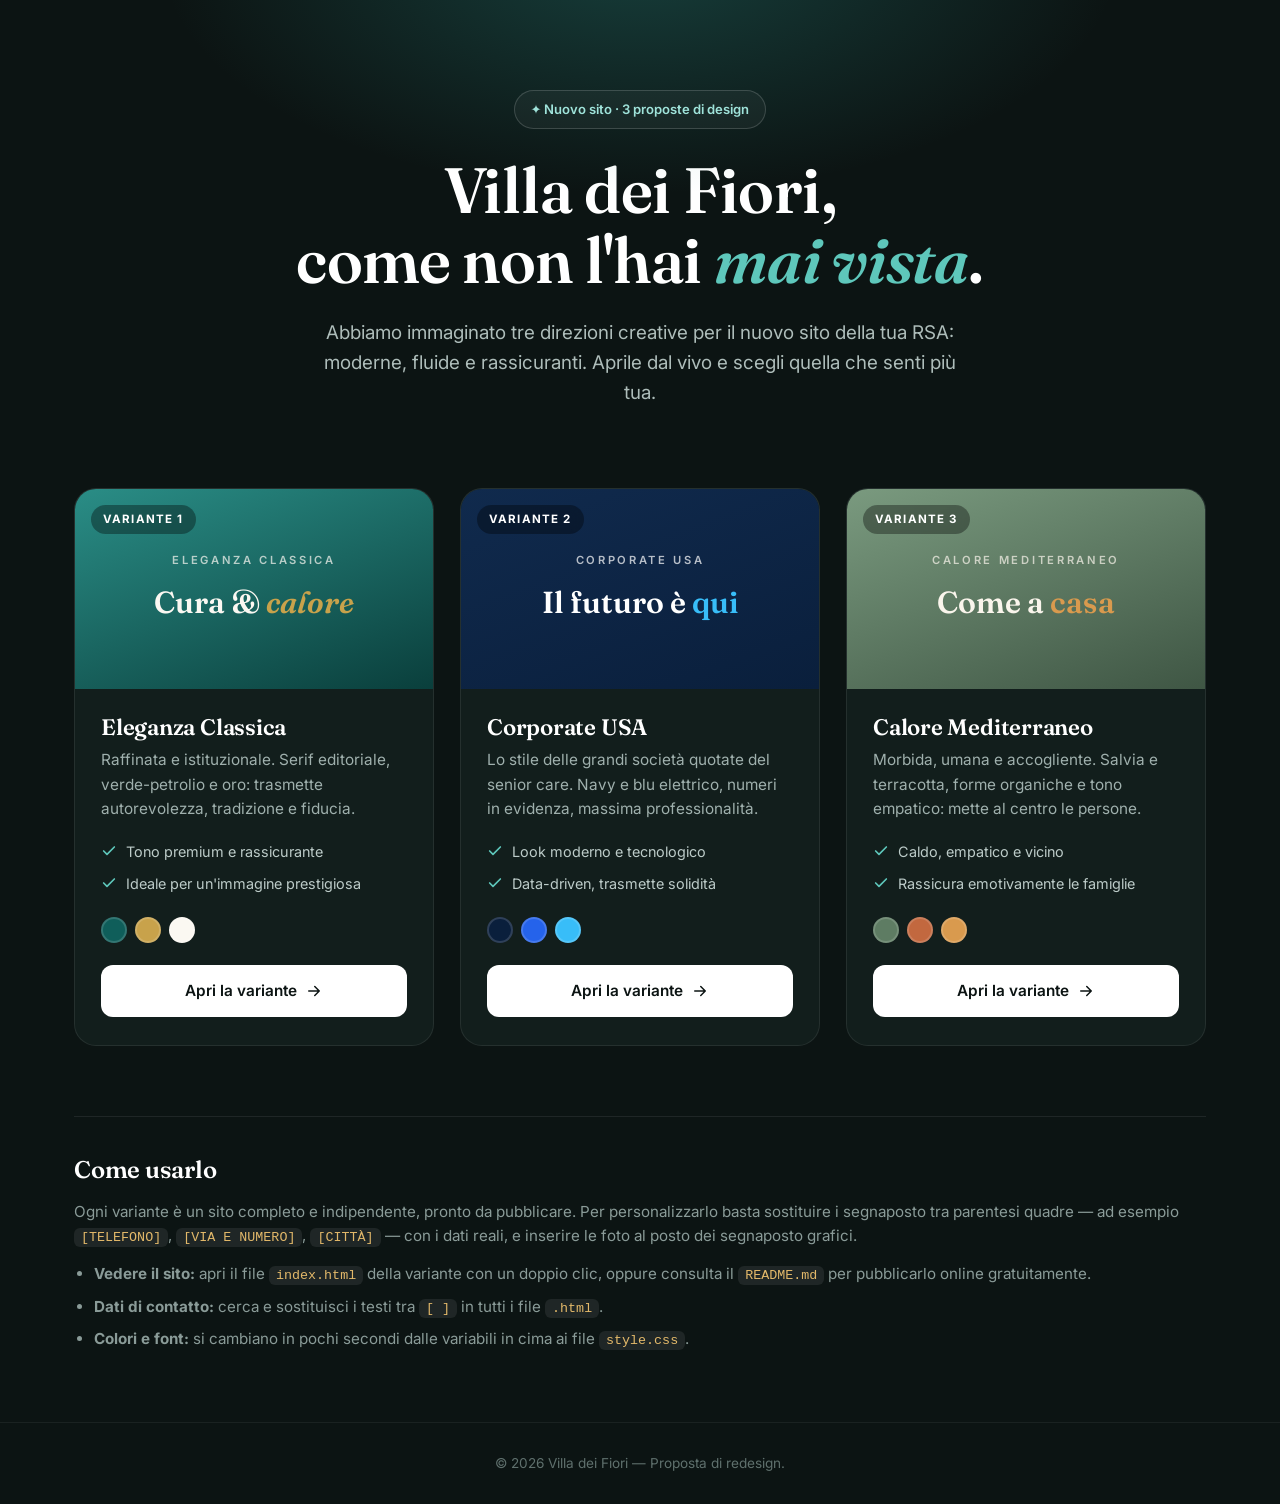
==== villa-dei-fiori-website/index.html @ cc8260bf "Add Villa dei Fiori website redesign with 3 design variants Complete from-scratch redesign of the Vi" ====
<!DOCTYPE html>
<html lang="it">
<head>
  <meta charset="UTF-8" />
  <meta name="viewport" content="width=device-width, initial-scale=1.0" />
  <title>Villa dei Fiori — Scegli il tuo nuovo sito</title>
  <meta name="description" content="Tre proposte di design per il nuovo sito di Villa dei Fiori. Confronta le varianti e scegli quella che preferisci." />
  <link rel="preconnect" href="https://fonts.googleapis.com" />
  <link rel="preconnect" href="https://fonts.gstatic.com" crossorigin />
  <link href="https://fonts.googleapis.com/css2?family=Fraunces:ital,opsz,wght@0,9..144,400..600;1,9..144,400..500&family=Inter:wght@400;500;600;700&display=swap" rel="stylesheet" />
  <style>
    :root{--ink:#16302e;--soft:#475157;--line:#e5e7eb;--bg:#0c1413}
    *{margin:0;box-sizing:border-box}
    body{font-family:"Inter",system-ui,sans-serif;color:#e8efed;background:#0c1413;line-height:1.6;-webkit-font-smoothing:antialiased}
    a{color:inherit;text-decoration:none}
    .wrap{max-width:1180px;margin:0 auto;padding:0 24px}
    h1,h2,h3{font-family:"Fraunces",Georgia,serif;font-weight:600;letter-spacing:-.01em;color:#fff;line-height:1.1}
    /* Hero header */
    .top{padding:90px 0 50px;text-align:center;position:relative;overflow:hidden}
    .top::before{content:"";position:absolute;inset:0;background:radial-gradient(800px 400px at 50% -10%,rgba(42,141,134,.35),transparent 60%);pointer-events:none}
    .badge{display:inline-flex;align-items:center;gap:8px;padding:8px 16px;border:1px solid rgba(255,255,255,.16);border-radius:999px;font-size:.82rem;font-weight:600;color:#9fe3da;background:rgba(255,255,255,.04);margin-bottom:26px;position:relative}
    .top h1{font-size:clamp(2.4rem,5.5vw,4rem)}
    .top h1 em{font-style:italic;color:#5ec7bb}
    .top p{max-width:640px;margin:22px auto 0;color:#aebdba;font-size:1.18rem;position:relative}
    /* Grid of variants */
    .variants{display:grid;grid-template-columns:repeat(3,1fr);gap:26px;padding:30px 0 70px}
    .vcard{background:#121e1c;border:1px solid rgba(255,255,255,.08);border-radius:22px;overflow:hidden;display:flex;flex-direction:column;transition:transform .3s cubic-bezier(.22,.61,.36,1),box-shadow .3s,border-color .3s}
    .vcard:hover{transform:translateY(-8px);box-shadow:0 40px 80px -30px rgba(0,0,0,.7);border-color:rgba(255,255,255,.2)}
    .vpreview{height:200px;position:relative;overflow:hidden;display:flex;align-items:center;justify-content:center}
    .vpreview .tag{position:absolute;top:16px;left:16px;font-size:.72rem;font-weight:700;letter-spacing:.1em;text-transform:uppercase;padding:5px 12px;border-radius:999px;background:rgba(0,0,0,.35);color:#fff;backdrop-filter:blur(6px)}
    .vmock{font-family:"Fraunces",serif;font-size:1.9rem;font-weight:600;text-align:center;padding:0 20px}
    .vmock small{display:block;font-family:"Inter",sans-serif;font-size:.7rem;font-weight:600;letter-spacing:.24em;text-transform:uppercase;margin-bottom:8px;opacity:.7}
    /* preview themes */
    .p1{background:linear-gradient(160deg,#2a8d86,#0a3f3c)}.p1 .vmock{color:#fbf8f2}.p1 .vmock em{color:#c8a24b;font-style:italic}
    .p2{background:linear-gradient(160deg,#102a4d,#0a1f3c)}.p2 .vmock{color:#fff}.p2 .vmock em{color:#38bdf8;font-style:normal}
    .p3{background:linear-gradient(160deg,#7a9a7f,#3f5644)}.p3 .vmock{color:#faf5ec}.p3 .vmock em{color:#d99a4e;font-style:normal}
    .vbody{padding:26px 26px 28px;display:flex;flex-direction:column;flex:1}
    .vbody h3{color:#fff;font-size:1.4rem;margin-bottom:8px}
    .vbody p{color:#9fb0ad;font-size:.96rem;margin-bottom:18px;flex:1}
    .swatches{display:flex;gap:8px;margin-bottom:22px}
    .swatches span{width:26px;height:26px;border-radius:50%;border:2px solid rgba(255,255,255,.15)}
    .vbtn{display:inline-flex;align-items:center;justify-content:center;gap:8px;padding:14px 22px;border-radius:12px;font-weight:600;font-size:.96rem;background:#fff;color:#0c1413;transition:transform .2s,background .2s}
    .vbtn:hover{transform:translateY(-2px);background:#5ec7bb;color:#06231f}
    .vbtn svg{width:18px;height:18px}
    /* features list */
    .vfeat{list-style:none;padding:0;margin:0 0 22px;display:grid;gap:9px}
    .vfeat li{display:flex;gap:9px;align-items:flex-start;font-size:.9rem;color:#bccbc8}
    .vfeat svg{width:16px;height:16px;color:#5ec7bb;flex:none;margin-top:3px}
    /* note */
    .note{border-top:1px solid rgba(255,255,255,.08);padding:40px 0 70px;color:#8a9b98;font-size:.95rem}
    .note h2{font-size:1.5rem;margin-bottom:16px}
    .note code{background:rgba(255,255,255,.08);padding:2px 7px;border-radius:6px;color:#e3b96a;font-size:.88em}
    .note ul{margin:14px 0 0;padding-left:20px;display:grid;gap:8px}
    .foot{text-align:center;padding:30px 0;color:#5f706d;font-size:.85rem;border-top:1px solid rgba(255,255,255,.06)}
    @media(max-width:920px){.variants{grid-template-columns:1fr;max-width:460px;margin:0 auto}}
  </style>
  <link rel="icon" href="data:image/svg+xml,%3Csvg xmlns='http://www.w3.org/2000/svg' viewBox='0 0 100 100'%3E%3Ccircle cx='50' cy='50' r='48' fill='%230f5e5a'/%3E%3Cpath d='M50 28c8 6 12 14 12 22a12 12 0 11-24 0c0-8 4-16 12-22z' fill='%23c8a24b'/%3E%3C/svg%3E" />
</head>
<body>
  <header class="top">
    <div class="wrap">
      <span class="badge">✦ Nuovo sito · 3 proposte di design</span>
      <h1>Villa dei Fiori,<br/>come non l'hai <em>mai vista</em>.</h1>
      <p>Abbiamo immaginato tre direzioni creative per il nuovo sito della tua RSA: moderne, fluide e rassicuranti. Aprile dal vivo e scegli quella che senti più tua.</p>
    </div>
  </header>

  <main class="wrap">
    <section class="variants">
      <!-- VARIANTE 1 -->
      <article class="vcard">
        <div class="vpreview p1"><span class="tag">Variante 1</span><div class="vmock"><small>Eleganza Classica</small>Cura &amp; <em>calore</em></div></div>
        <div class="vbody">
          <h3>Eleganza Classica</h3>
          <p>Raffinata e istituzionale. Serif editoriale, verde-petrolio e oro: trasmette autorevolezza, tradizione e fiducia.</p>
          <ul class="vfeat">
            <li><svg viewBox="0 0 24 24" fill="none" stroke="currentColor" stroke-width="2.5" stroke-linecap="round" stroke-linejoin="round"><path d="M20 6 9 17l-5-5"/></svg> Tono premium e rassicurante</li>
            <li><svg viewBox="0 0 24 24" fill="none" stroke="currentColor" stroke-width="2.5" stroke-linecap="round" stroke-linejoin="round"><path d="M20 6 9 17l-5-5"/></svg> Ideale per un'immagine prestigiosa</li>
          </ul>
          <div class="swatches"><span style="background:#0f5e5a"></span><span style="background:#c8a24b"></span><span style="background:#fbf8f2"></span></div>
          <a class="vbtn" href="variante-1-eleganza/index.html">Apri la variante <svg viewBox="0 0 24 24" fill="none" stroke="currentColor" stroke-width="2" stroke-linecap="round" stroke-linejoin="round"><path d="M5 12h14M13 6l6 6-6 6"/></svg></a>
        </div>
      </article>

      <!-- VARIANTE 2 -->
      <article class="vcard">
        <div class="vpreview p2"><span class="tag">Variante 2</span><div class="vmock"><small>Corporate USA</small>Il futuro è <em>qui</em></div></div>
        <div class="vbody">
          <h3>Corporate USA</h3>
          <p>Lo stile delle grandi società quotate del senior care. Navy e blu elettrico, numeri in evidenza, massima professionalità.</p>
          <ul class="vfeat">
            <li><svg viewBox="0 0 24 24" fill="none" stroke="currentColor" stroke-width="2.5" stroke-linecap="round" stroke-linejoin="round"><path d="M20 6 9 17l-5-5"/></svg> Look moderno e tecnologico</li>
            <li><svg viewBox="0 0 24 24" fill="none" stroke="currentColor" stroke-width="2.5" stroke-linecap="round" stroke-linejoin="round"><path d="M20 6 9 17l-5-5"/></svg> Data-driven, trasmette solidità</li>
          </ul>
          <div class="swatches"><span style="background:#0a1f3c"></span><span style="background:#2563eb"></span><span style="background:#38bdf8"></span></div>
          <a class="vbtn" href="variante-2-corporate/index.html">Apri la variante <svg viewBox="0 0 24 24" fill="none" stroke="currentColor" stroke-width="2" stroke-linecap="round" stroke-linejoin="round"><path d="M5 12h14M13 6l6 6-6 6"/></svg></a>
        </div>
      </article>

      <!-- VARIANTE 3 -->
      <article class="vcard">
        <div class="vpreview p3"><span class="tag">Variante 3</span><div class="vmock"><small>Calore Mediterraneo</small>Come a <em>casa</em></div></div>
        <div class="vbody">
          <h3>Calore Mediterraneo</h3>
          <p>Morbida, umana e accogliente. Salvia e terracotta, forme organiche e tono empatico: mette al centro le persone.</p>
          <ul class="vfeat">
            <li><svg viewBox="0 0 24 24" fill="none" stroke="currentColor" stroke-width="2.5" stroke-linecap="round" stroke-linejoin="round"><path d="M20 6 9 17l-5-5"/></svg> Caldo, empatico e vicino</li>
            <li><svg viewBox="0 0 24 24" fill="none" stroke="currentColor" stroke-width="2.5" stroke-linecap="round" stroke-linejoin="round"><path d="M20 6 9 17l-5-5"/></svg> Rassicura emotivamente le famiglie</li>
          </ul>
          <div class="swatches"><span style="background:#5e7c63"></span><span style="background:#c2683f"></span><span style="background:#d99a4e"></span></div>
          <a class="vbtn" href="variante-3-calore/index.html">Apri la variante <svg viewBox="0 0 24 24" fill="none" stroke="currentColor" stroke-width="2" stroke-linecap="round" stroke-linejoin="round"><path d="M5 12h14M13 6l6 6-6 6"/></svg></a>
        </div>
      </article>
    </section>

    <section class="note">
      <h2>Come usarlo</h2>
      <p>Ogni variante è un sito completo e indipendente, pronto da pubblicare. Per personalizzarlo basta sostituire i segnaposto tra parentesi quadre — ad esempio <code>[TELEFONO]</code>, <code>[VIA E NUMERO]</code>, <code>[CITTÀ]</code> — con i dati reali, e inserire le foto al posto dei segnaposto grafici.</p>
      <ul>
        <li><b>Vedere il sito:</b> apri il file <code>index.html</code> della variante con un doppio clic, oppure consulta il <code>README.md</code> per pubblicarlo online gratuitamente.</li>
        <li><b>Dati di contatto:</b> cerca e sostituisci i testi tra <code>[ ]</code> in tutti i file <code>.html</code>.</li>
        <li><b>Colori e font:</b> si cambiano in pochi secondi dalle variabili in cima ai file <code>style.css</code>.</li>
      </ul>
    </section>
  </main>

  <footer class="foot">© <span id="y"></span> Villa dei Fiori — Proposta di redesign. <script>document.getElementById('y').textContent=new Date().getFullYear()</script></footer>
</body>
</html>
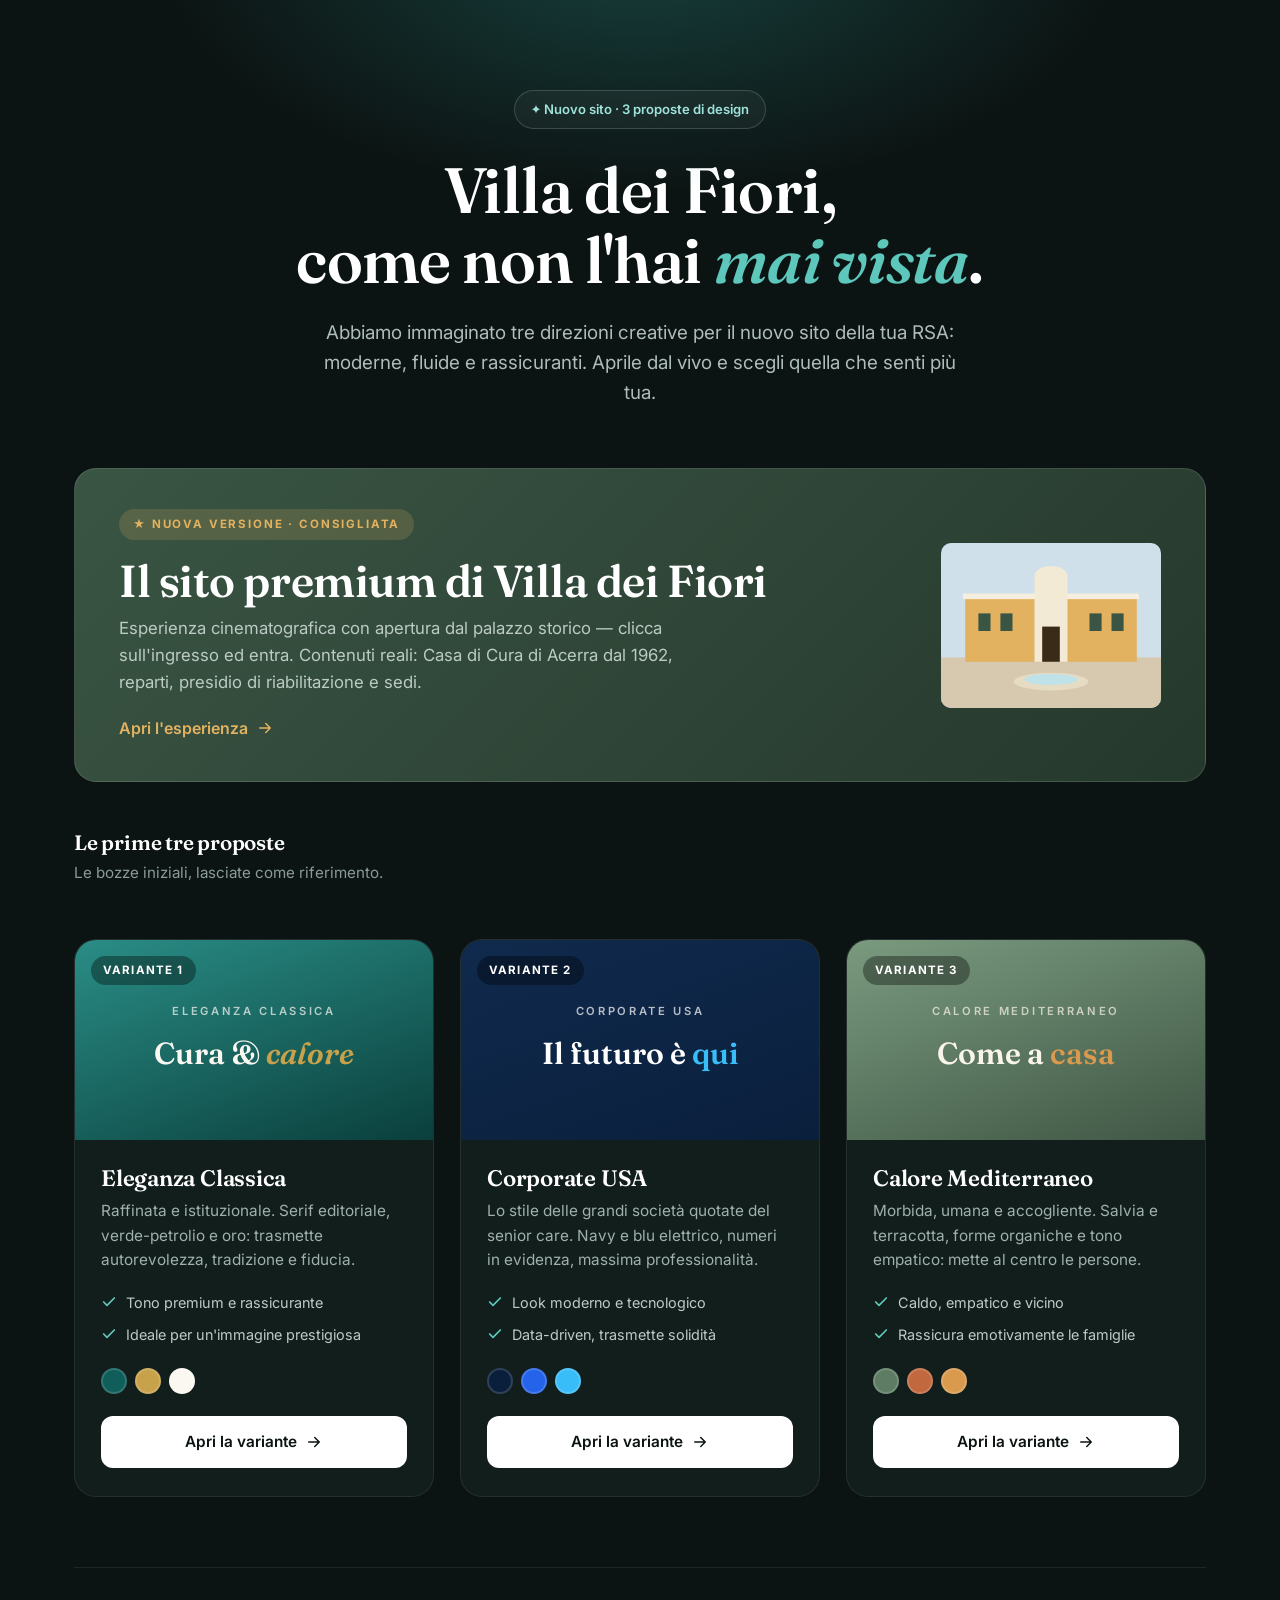
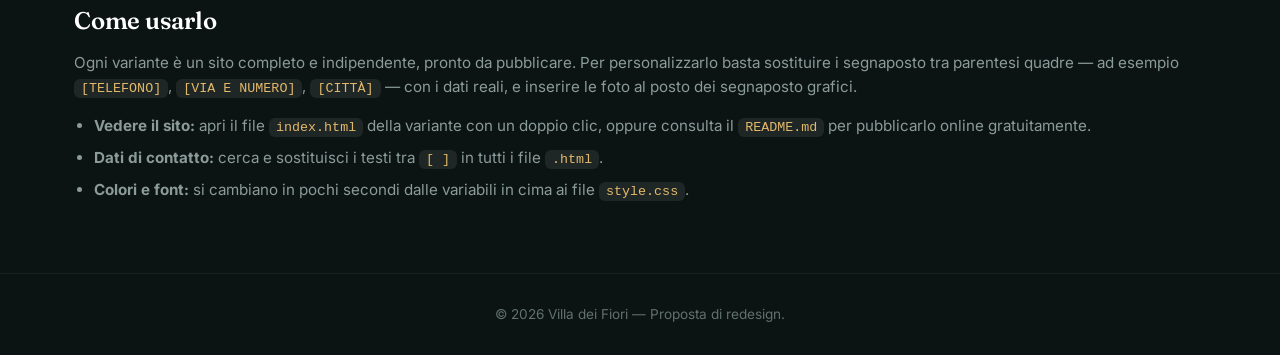
==== commit 2bfd5ae2: "Add premium cinematic Villa dei Fiori site with real Acerra content New art-directed single-page exp" ====
--- a/villa-dei-fiori-website/index.html
+++ b/villa-dei-fiori-website/index.html
@@ -66,6 +66,34 @@
   </header>
 
   <main class="wrap">
+    <a href="sito-premium/index.html" style="display:block;margin:10px 0 50px;border-radius:22px;overflow:hidden;border:1px solid rgba(255,255,255,.12);background:linear-gradient(135deg,#3a5544,#25382c);position:relative;transition:transform .3s cubic-bezier(.22,.61,.36,1),box-shadow .3s" onmouseover="this.style.transform='translateY(-6px)';this.style.boxShadow='0 40px 80px -30px rgba(0,0,0,.7)'" onmouseout="this.style.transform='';this.style.boxShadow=''">
+      <div style="display:flex;align-items:center;gap:40px;padding:40px 44px;flex-wrap:wrap">
+        <div style="flex:1;min-width:280px">
+          <span style="display:inline-flex;align-items:center;gap:8px;padding:6px 14px;border-radius:999px;background:rgba(227,178,97,.18);color:#e3b261;font-size:.72rem;font-weight:700;letter-spacing:.16em;text-transform:uppercase">★ Nuova versione · consigliata</span>
+          <h2 style="color:#fff;font-size:clamp(1.8rem,3.6vw,2.8rem);margin:16px 0 10px">Il sito premium di Villa dei Fiori</h2>
+          <p style="color:#bccbc4;font-size:1.05rem;max-width:560px;margin-bottom:20px">Esperienza cinematografica con apertura dal palazzo storico — clicca sull'ingresso ed entra. Contenuti reali: Casa di Cura di Acerra dal 1962, reparti, presidio di riabilitazione e sedi.</p>
+          <span style="display:inline-flex;align-items:center;gap:8px;color:#e3b261;font-weight:600">Apri l'esperienza
+            <svg viewBox="0 0 24 24" width="18" height="18" fill="none" stroke="currentColor" stroke-width="2" stroke-linecap="round" stroke-linejoin="round"><path d="M5 12h14M13 6l6 6-6 6"/></svg>
+          </span>
+        </div>
+        <div style="flex:none">
+          <svg viewBox="0 0 200 150" width="220" style="border-radius:10px;display:block">
+            <rect width="200" height="150" fill="#cfe0ea"/>
+            <rect x="0" y="104" width="200" height="46" fill="#d7c9af"/>
+            <rect x="22" y="50" width="156" height="58" fill="#e3b261"/>
+            <rect x="20" y="46" width="160" height="5" fill="#f6efe0"/>
+            <rect x="85" y="30" width="30" height="78" fill="#f3ead6"/>
+            <path d="M85 30a15 9 0 0 1 30 0z" fill="#f3ead6"/>
+            <rect x="92" y="76" width="16" height="32" fill="#3a2a18"/>
+            <g fill="#3a5544"><rect x="34" y="64" width="11" height="16"/><rect x="54" y="64" width="11" height="16"/><rect x="135" y="64" width="11" height="16"/><rect x="155" y="64" width="11" height="16"/></g>
+            <ellipse cx="100" cy="126" rx="34" ry="8" fill="#e6dcc4"/><ellipse cx="100" cy="124" rx="24" ry="5" fill="#bfe1e8"/>
+          </svg>
+        </div>
+      </div>
+    </a>
+
+    <h2 style="color:#fff;font-family:'Fraunces',serif;font-weight:600;font-size:1.3rem;margin-bottom:6px">Le prime tre proposte</h2>
+    <p style="color:#8a9b98;font-size:.95rem;margin-bottom:24px">Le bozze iniziali, lasciate come riferimento.</p>
     <section class="variants">
       <!-- VARIANTE 1 -->
       <article class="vcard">
